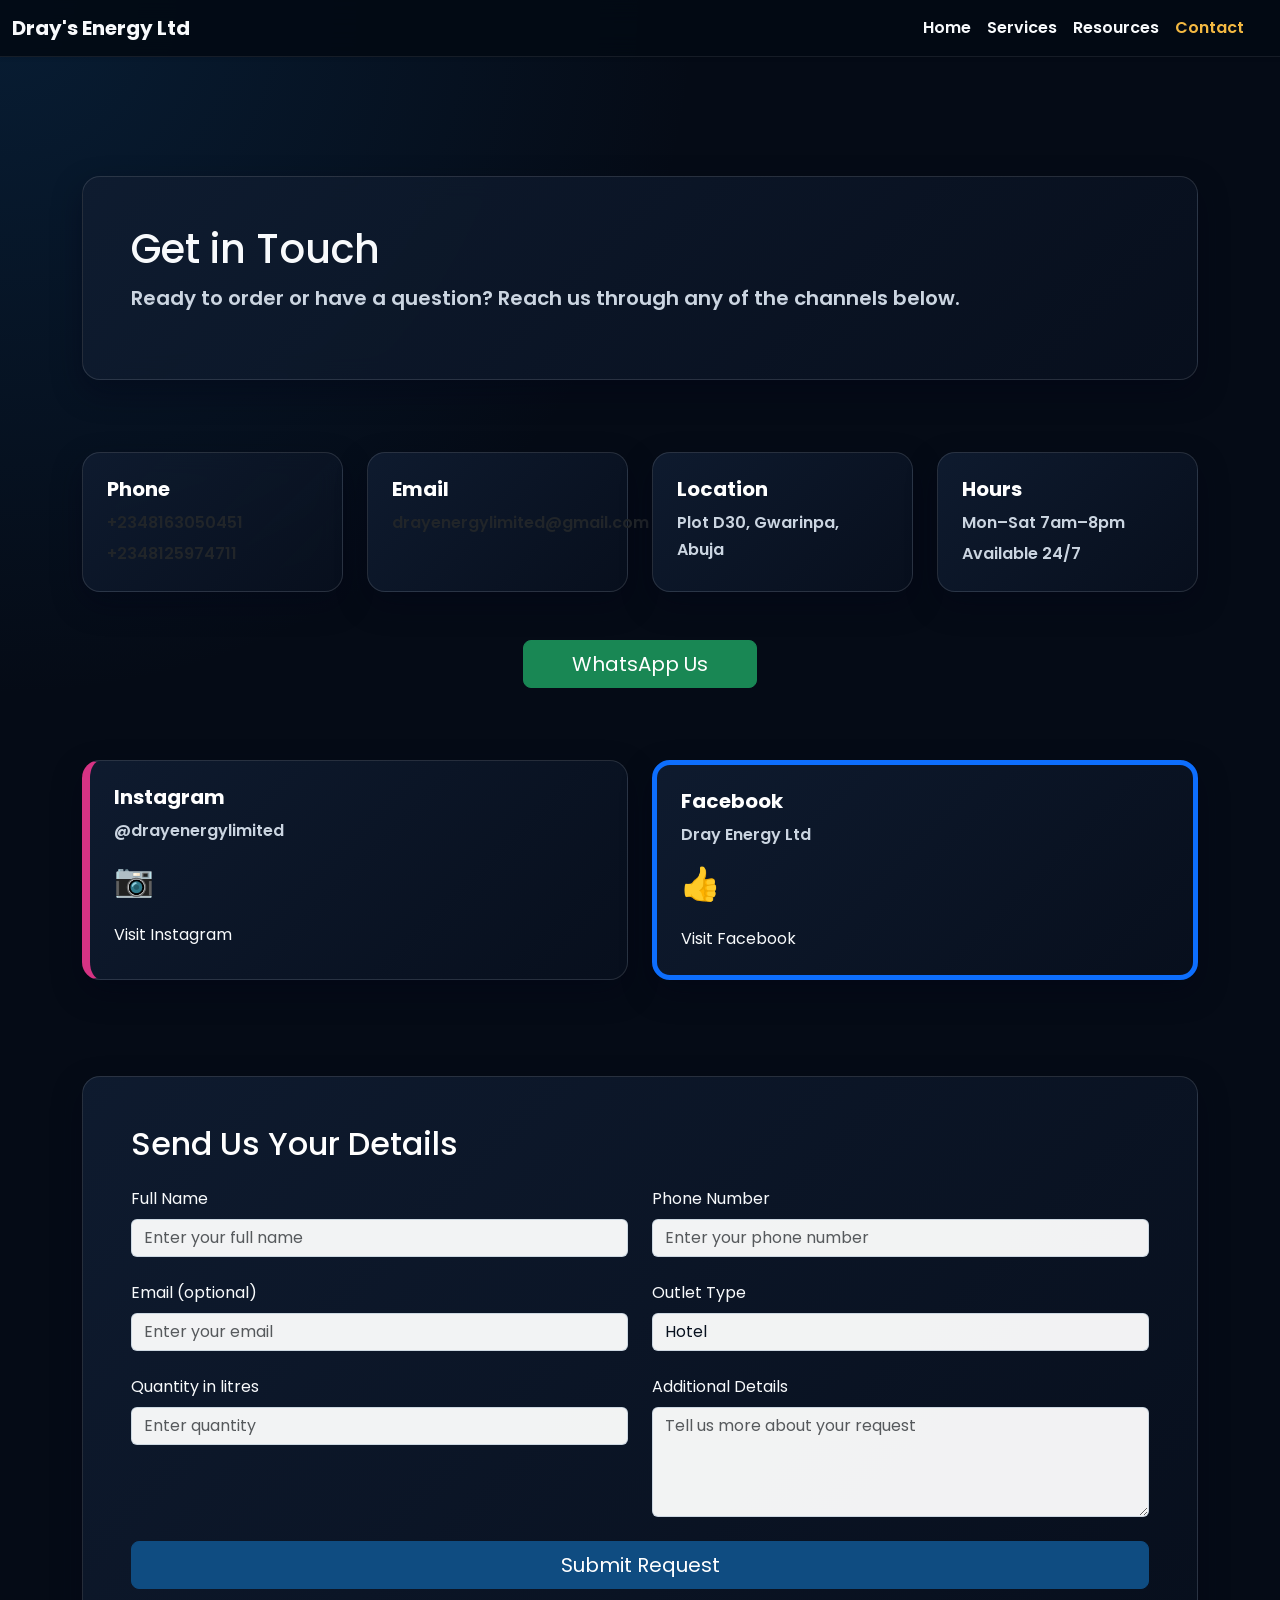
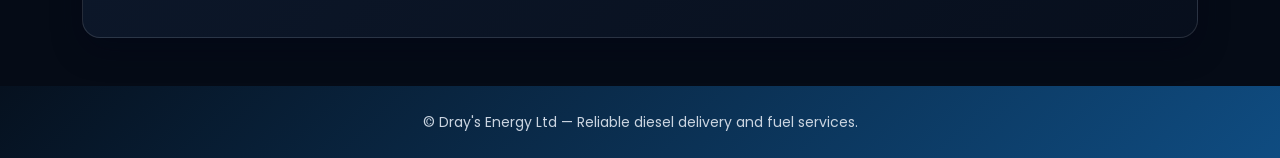
==== contact.html @ 883225b1 "Add files via upload" ====
<!doctype html>
<html lang="en">

<head>
  <meta charset="utf-8">
  <meta name="viewport" content="width=device-width, initial-scale=1">
  <meta name="description" content="D'Ray Energy Ltd supplies quality diesel to hotels, hospitals, factories, offices and residential estates across Abuja Nigeria. Affordable rates, fast delivery, 24/7 emergency response.">
  <meta name="keywords" content="diesel supply Abuja, fuel delivery Nigeria, bulk diesel Abuja, generator fuel Abuja, D'Ray Energy">
  <meta name="author" content="D'Ray Energy Ltd">
  <meta property="og:title" content="D'Ray Energy Ltd — Reliable Diesel Supply in Abuja">
  <meta property="og:description" content="Quality diesel delivered to your doorstep across Abuja. Hotels, hospitals, factories and estates served.">
  <meta property="og:image" content="IMAGES/dray-logo.png">
  <meta property="og:type" content="website">
  <link rel="canonical" href="https://yourusername.github.io/dray-energy">
  <title>Contact - Dray Energy Ltd</title>
  <!-- Bootstrap CSS -->
  <link href="https://cdn.jsdelivr.net/npm/bootstrap@5.3.8/dist/css/bootstrap.min.css" rel="stylesheet" crossorigin="anonymous">
  <!-- Google font and shared site stylesheet -->
  <link href="https://fonts.googleapis.com/css2?family=Poppins:wght@400;600;700&display=swap" rel="stylesheet">
  <link rel="stylesheet" href="styles.css">
</head>

<body>
  <nav class="navbar navbar-expand-lg navbar-light bg-white fixed-top shadow-sm">
    <div class="container-fluid">
      <a class="navbar-brand fw-bold" href="index.html">Dray's Energy Ltd</a>
      <button class="navbar-toggler" type="button" data-bs-toggle="offcanvas" data-bs-target="#offcanvasNavbar" aria-controls="offcanvasNavbar" aria-label="Toggle navigation">
        <span class="navbar-toggler-icon"></span>
      </button>

      <div class="offcanvas offcanvas-end" tabindex="-1" id="offcanvasNavbar" aria-labelledby="offcanvasNavbarLabel">
        <div class="offcanvas-header">
          <h5 class="offcanvas-title" id="offcanvasNavbarLabel">Menu</h5>
          <button type="button" class="btn-close" data-bs-dismiss="offcanvas" aria-label="Close"></button>
        </div>
        <div class="offcanvas-body d-flex flex-column justify-content-between">
          <ul class="navbar-nav justify-content-end flex-grow-1 pe-3">
            <li class="nav-item">
              <a class="nav-link" href="index.html">Home</a>
            </li>
            <li class="nav-item">
              <a class="nav-link" href="services.html">Services</a>
            </li>
            <li class="nav-item">
              <a class="nav-link" href="more.html">Resources</a>
            </li>
            <li class="nav-item">
              <a class="nav-link active" aria-current="page" href="contact.html">Contact</a>
            </li>
          </ul>
        </div>
      </div>
    </div>
  </nav>

  <main class="pt-5">
    <section class="container py-5">
      <div class="glass p-5">
        <h1>Get in Touch</h1>
        <p class="lead">Ready to order or have a question? Reach us through any of the channels below.</p>
      </div>
    </section>

    <section class="container py-4">
      <div class="row g-4">
        <div class="col-md-3">
          <div class="glass p-4 h-100">
            <h5>Phone</h5>
            <p class="mb-1"><a href="tel:+2348163050451" class="text-decoration-none text-dark" color="white">+2348163050451</a></p>
            <p class="mb-0"><a href="tel:+2348125974711" class="text-decoration-none text-dark">+2348125974711</a></p>
          </div>
        </div>
        <div class="col-md-3">
          <div class="glass p-4 h-100">
            <h5>Email</h5>
            <p class="mb-0"><a href="mailto:drayenergylimited@gmail.com" class="text-decoration-none text-dark">drayenergylimited@gmail.com</a></p>
          </div>
        </div>
        <div class="col-md-3">
          <div class="glass p-4 h-100">
            <h5>Location</h5>
            <p class="mb-0">Plot D30, Gwarinpa, Abuja</p>
          </div>
        </div>
        <div class="col-md-3">
          <div class="glass p-4 h-100">
            <h5>Hours</h5>
            <p class="mb-1">Mon–Sat 7am–8pm</p>
            <p class="mb-0">Available 24/7</p>
          </div>
        </div>
      </div>
    </section>

    <section class="container py-4 text-center">
      <a href="https://wa.me/2348163050451" class="btn btn-success btn-lg px-5">WhatsApp Us</a>
    </section>

    <section class="container py-5">
      <div class="row g-4">
        <div class="col-md-6">
          <div class="glass p-4 h-100" style="border-left: 0.5rem solid #d63384;">
            <h5>Instagram</h5>
            <p class="mb-2">@drayenergylimited</p>
            <p class="fs-2">📷</p>
            <a href="https://www.instagram.com/drayenergylimited?igsh=MTMyeDlqOXNjcGppNg==" class="stretched-link text-decoration-none">Visit Instagram</a>
          </div>
        </div>
        <div class="col-md-6">
          <div class="glass p-4 h-100 border-start border-5 border-primary">
            <h5>Facebook</h5>
            <p class="mb-2">Dray Energy Ltd</p>
            <p class="fs-2">👍</p>
            <a href="https://www.facebook.com/share/1CXXJcSccs/?mibextid=wwXIfr" class="stretched-link text-decoration-none">Visit Facebook</a>
          </div>
        </div>
      </div>
    </section>

    <section class="container py-5">
      <div class="glass p-5">
        <h2 class="mb-4">Send Us Your Details</h2>
        <form action="https://formspree.io/f/mwlkvvpy" method="POST">
          <div class="row g-4">
            <div class="col-md-6">
              <label class="form-label">Full Name</label>
              <input type="text" class="form-control" name="fullName" placeholder="Enter your full name">
            </div>
            <div class="col-md-6">
              <label class="form-label">Phone Number</label>
              <input type="tel" class="form-control" name="phone" placeholder="Enter your phone number">
            </div>
            <div class="col-md-6">
              <label class="form-label">Email (optional)</label>
              <input type="email" class="form-control" name="email" placeholder="Enter your email">
            </div>
            <div class="col-md-6">
              <label class="form-label">Outlet Type</label>
              <select class="form-select" name="outlet">
                <option>Hotel</option>
                <option>Hospital</option>
                <option>Factory</option>
                <option>Office</option>
                <option>Residential Estate</option>
                <option>Other</option>
              </select>
            </div>
            <div class="col-md-6">
              <label class="form-label">Quantity in litres</label>
              <input type="number" class="form-control" name="quantity" placeholder="Enter quantity">
            </div>
            <div class="col-md-6">
              <label class="form-label">Additional Details</label>
              <textarea class="form-control" rows="4" name="message" placeholder="Tell us more about your request"></textarea>
            </div>
          </div>
          <div class="mt-4">
            <button type="submit" class="btn btn-primary btn-lg w-100">Submit Request</button>
          </div>
        </form>
      </div>
    </section>
  </main>

  <footer class="py-4 bg-white">
    <div class="container text-center text-muted">
      <small>&copy; Dray's Energy Ltd — Reliable diesel delivery and fuel services.</small>
    </div>
  </footer>

  <script src="https://cdn.jsdelivr.net/npm/bootstrap@5.3.8/dist/js/bootstrap.bundle.min.js" crossorigin="anonymous"></script>
</body>

</html>
---- styles.css ----
﻿/* styles.css - custom styles for Dray Energy Ltd site */

@import url('https://fonts.googleapis.com/css2?family=Poppins:wght@400;600;700&display=swap');

:root {
  --primary: #0f4c81;
  --accent-gold: #f4b942;
  --accent-flame: #ff6b35;
  --bg-light: #050b16;
  --surface: rgba(8, 17, 30, 0.86);
  --surface-strong: rgba(12, 24, 43, 0.95);
  --text-dark: #f8fafc;
  --text-muted: #cbd5e1;
}

* {
  box-sizing: border-box;
}

html,
body {
  margin: 0;
  min-height: 100%;
}

body {
  font-family: 'Poppins', system-ui, -apple-system, 'Segoe UI', Roboto, 'Helvetica Neue', Arial, sans-serif;
  background: radial-gradient(circle at top left, rgba(15, 76, 129, 0.28), transparent 32%), var(--bg-light);
  color: var(--text-dark);
  padding-top: 80px;
}

body a {
  color: inherit;
}

.navbar {
  background: rgba(3, 10, 20, 0.92) !important;
  box-shadow: 0 12px 30px rgba(0, 0, 0, 0.28);
  backdrop-filter: blur(12px);
  border-bottom: 1px solid rgba(255, 255, 255, 0.08);
}

.navbar-brand,
.navbar-nav .nav-link {
  color: #f8fafc !important;
  font-weight: 600;
}

.navbar-nav .nav-link.active,
.navbar-nav .nav-link:hover {
  color: var(--accent-gold) !important;
}

.btn-quote {
  background-color: var(--accent-gold);
  border-color: var(--accent-gold);
  color: #06111f;
  font-weight: 700;
}

.btn-quote:hover,
.btn-quote:focus {
  background-color: #e0a727;
  border-color: #e0a727;
  color: #06111f;
  box-shadow: 0 0 24px rgba(244, 185, 66, 0.34);
  transform: translateY(-2px);
}

.btn-outline-light:hover,
.btn-outline-light:focus {
  background-color: rgba(255, 255, 255, 0.18);
  box-shadow: 0 0 18px rgba(255, 255, 255, 0.24);
  transform: translateY(-2px);
}

.btn-primary {
  background-color: var(--primary);
  border-color: var(--primary);
  color: #ffffff;
}

.btn-primary:hover,
.btn-primary:focus {
  background-color: #0c3d68;
  border-color: #0c3d68;
}

.btn-outline-primary {
  color: var(--primary);
  border-color: var(--primary);
}

.btn-outline-primary:hover,
.btn-outline-primary:focus {
  background-color: rgba(15, 76, 129, 0.18);
}

.btn-outline-light {
  color: #ffffff;
  border-color: #ffffff;
}

.btn-outline-light:hover,
.btn-outline-light:focus {
  background-color: rgba(255, 255, 255, 0.14);
  color: #ffffff;
}

.glass {
  background: linear-gradient(135deg, rgba(15, 28, 48, 0.95), rgba(8, 16, 30, 0.92));
  border-radius: 18px;
  box-shadow: 0 12px 30px rgba(2, 6, 23, 0.4);
  border: 1px solid rgba(255, 255, 255, 0.12);
  color: var(--text-dark);
  backdrop-filter: blur(12px);
  transition: transform 0.2s ease, box-shadow 0.2s ease, border-color 0.2s ease;
}

.glass:hover {
  transform: translateY(-3px);
  box-shadow: 0 16px 36px rgba(2, 6, 23, 0.5);
  border-color: rgba(244, 185, 66, 0.4);
}

.glass h5,
.glass h6,
.glass .display-6 {
  color: #ffffff;
  font-weight: 700;
}

.glass p {
  color: var(--text-muted);
  font-weight: 600;
  line-height: 1.7;
}

.hero {
  position: relative;
  min-height: calc(100vh - 80px);
  display: flex;
  align-items: center;
  background-image: url('IMAGES/diesel truck 2.jpeg');
  background-size: cover;
  background-position: center;
  background-repeat: no-repeat;
}

.hero-overlay {
  position: absolute;
  inset: 0;
  background: rgba(2, 6, 23, 0.72);
}

.hero .container {
  position: relative;
  z-index: 1;
  max-width: 720px;
}

.hero h1 {
  color: #ffffff;
  text-shadow: 0 10px 30px rgba(0, 0, 0, 0.55);
}

.hero .lead {
  color: rgba(248, 250, 252, 0.92);
  text-shadow: 0 4px 18px rgba(0, 0, 0, 0.28);
  font-weight: 600;
}

.hero .eyebrow {
  color: var(--accent-gold);
  letter-spacing: 0.22em;
  font-weight: 700;
}

h2,
h3,
h4,
h5,
h6 {
  color: #ffffff;
}

.stats-strip {
  background: linear-gradient(135deg, rgba(7, 16, 30, 0.95), rgba(11, 22, 39, 0.95));
  border-top: 1px solid rgba(255, 255, 255, 0.08);
  border-bottom: 1px solid rgba(255, 255, 255, 0.08);
}

.stat-value {
  font-size: 2rem;
  font-weight: 700;
  color: var(--accent-gold);
}

.stat-label {
  color: var(--text-muted);
  margin-top: 0.35rem;
  font-size: 0.95rem;
}

.form-control,
.form-select,
textarea.form-control {
  background: rgba(255, 255, 255, 0.95);
  border: 1px solid rgba(15, 76, 129, 0.16);
  color: #08111f;
}

.form-control:focus,
.form-select:focus,
textarea.form-control:focus {
  border-color: rgba(15, 76, 129, 0.9);
  box-shadow: 0 0 0 0.2rem rgba(15, 76, 129, 0.16);
}

.accordion-button:not(.collapsed) {
  background-color: var(--primary);
  color: #ffffff;
  border-color: var(--primary);
}

footer {
  background: linear-gradient(135deg, #06111f 0%, #0f4c81 100%);
  color: #ffffff;
}

footer a {
  color: var(--accent-gold);
}

.border-instagram {
  border-left: 4px solid var(--accent-flame) !important;
}

.border-facebook {
  border-left: 4px solid var(--primary) !important;
}

.text-muted {
  color: var(--text-muted) !important;
}

.service-pill {
  background: linear-gradient(135deg, rgba(15, 28, 48, 0.96), rgba(8, 16, 30, 0.95));
  color: #ffffff;
  font-weight: 700;
  border: 1px solid rgba(255, 255, 255, 0.14);
  box-shadow: 0 12px 24px rgba(4, 29, 51, 0.28);
  padding: 0.6rem 0.95rem;
  backdrop-filter: blur(10px);
}

.service-title {
  color: #ffffff;
  font-weight: 700;
}

.section-copy {
  color: var(--text-muted);
  font-weight: 600;
  line-height: 1.7;
}

@media (max-width: 767.98px) {
  .hero {
    min-height: calc(80vh - 80px);
  }

  .hero h1 {
    font-size: 2.5rem;
  }

  .navbar-nav {
    text-align: center;
  }
}

@media (max-width: 575.98px) {
  .hero {
    padding-top: 3rem;
    padding-bottom: 3rem;
  }
}
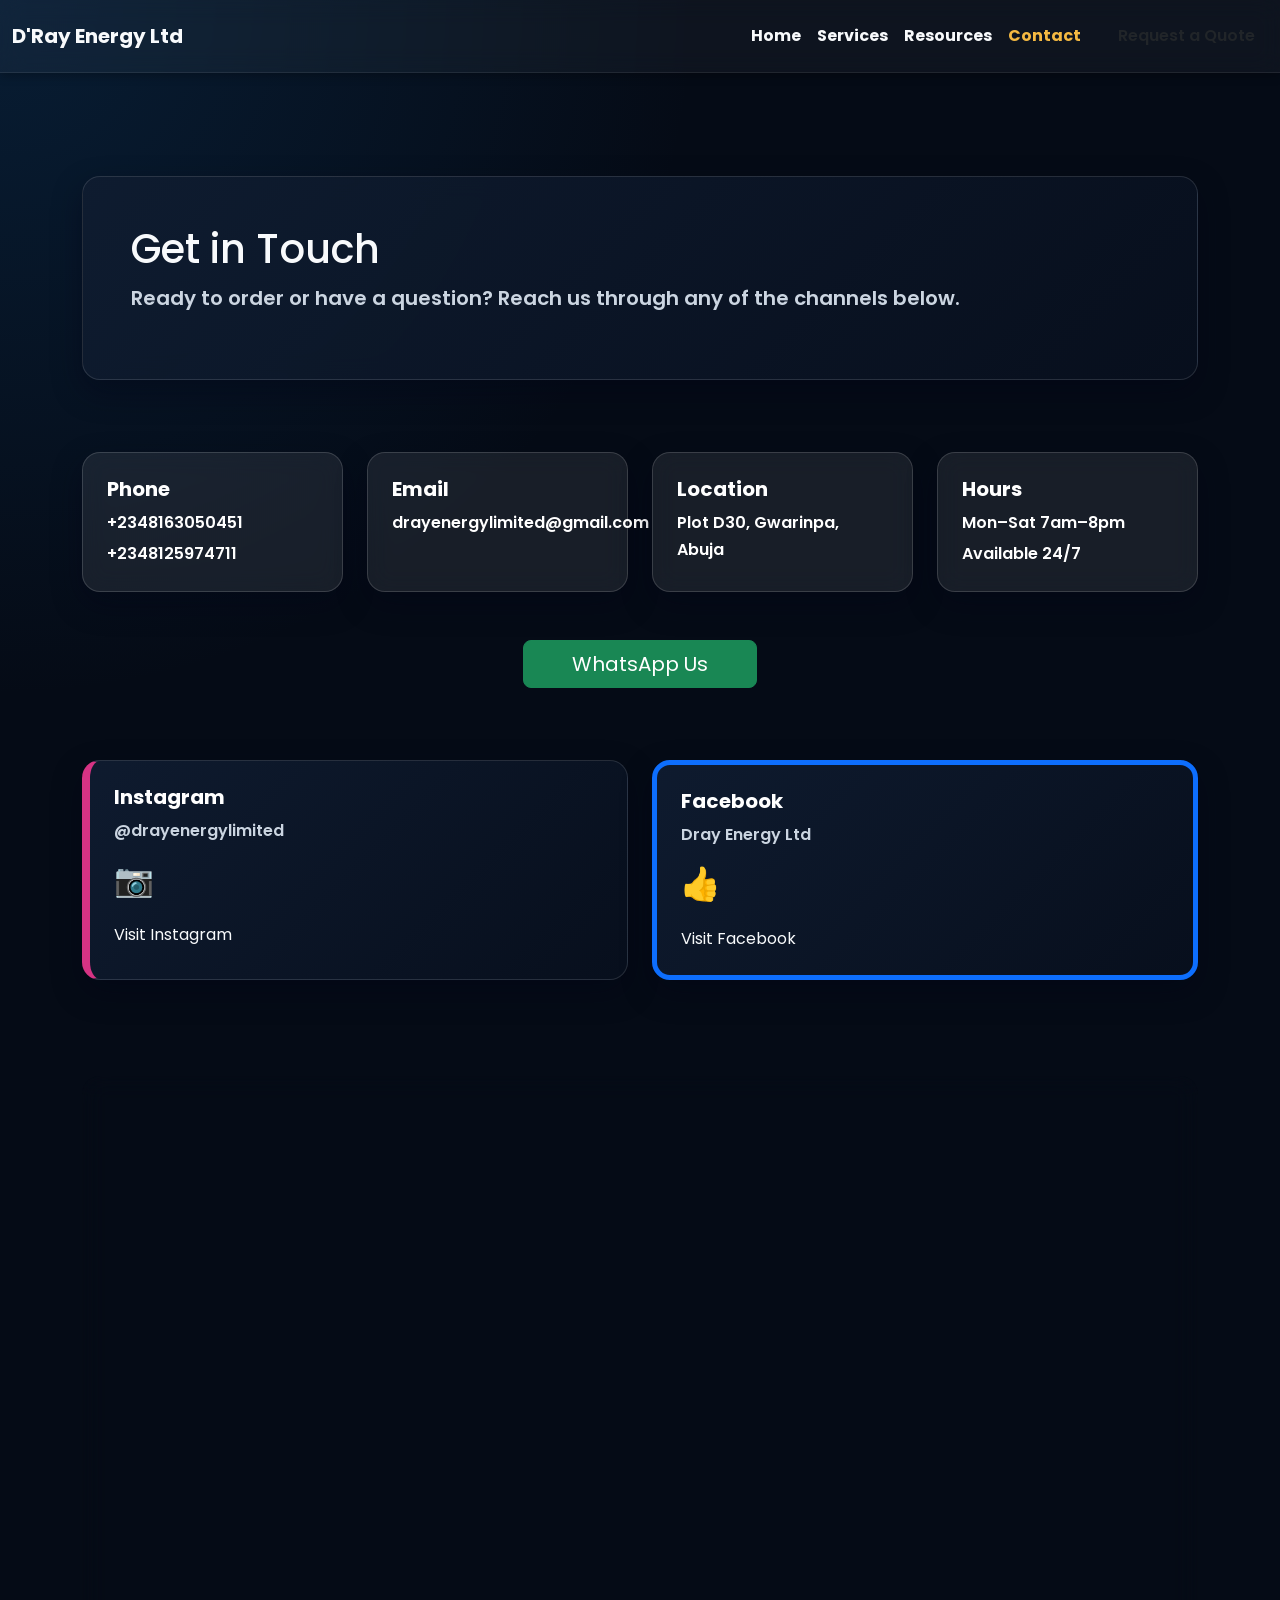
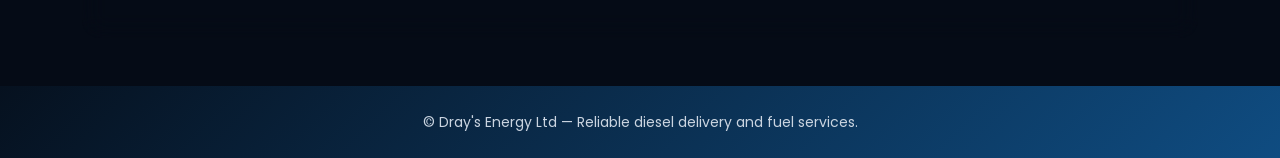
==== commit f5db06b5: "Add files via upload" ====
--- a/contact.html
+++ b/contact.html
@@ -21,34 +21,30 @@
 </head>
 
 <body>
-  <nav class="navbar navbar-expand-lg navbar-light bg-white fixed-top shadow-sm">
+  <nav class="navbar navbar-expand-lg navbar-dark fixed-top bg-dark-charcoal py-3">
     <div class="container-fluid">
-      <a class="navbar-brand fw-bold" href="index.html">Dray's Energy Ltd</a>
-      <button class="navbar-toggler" type="button" data-bs-toggle="offcanvas" data-bs-target="#offcanvasNavbar" aria-controls="offcanvasNavbar" aria-label="Toggle navigation">
+      <a class="navbar-brand fw-bold text-primary-blue" href="index.html">D'Ray Energy Ltd</a>
+      <button class="navbar-toggler" type="button" data-bs-toggle="collapse" data-bs-target="#navbarNav" aria-controls="navbarNav" aria-expanded="false" aria-label="Toggle navigation">
         <span class="navbar-toggler-icon"></span>
       </button>
-
-      <div class="offcanvas offcanvas-end" tabindex="-1" id="offcanvasNavbar" aria-labelledby="offcanvasNavbarLabel">
-        <div class="offcanvas-header">
-          <h5 class="offcanvas-title" id="offcanvasNavbarLabel">Menu</h5>
-          <button type="button" class="btn-close" data-bs-dismiss="offcanvas" aria-label="Close"></button>
-        </div>
-        <div class="offcanvas-body d-flex flex-column justify-content-between">
-          <ul class="navbar-nav justify-content-end flex-grow-1 pe-3">
-            <li class="nav-item">
-              <a class="nav-link" href="index.html">Home</a>
-            </li>
-            <li class="nav-item">
-              <a class="nav-link" href="services.html">Services</a>
-            </li>
-            <li class="nav-item">
-              <a class="nav-link" href="more.html">Resources</a>
-            </li>
-            <li class="nav-item">
-              <a class="nav-link active" aria-current="page" href="contact.html">Contact</a>
-            </li>
-          </ul>
-        </div>
+      <div class="collapse navbar-collapse" id="navbarNav">
+        <ul class="navbar-nav ms-auto align-items-lg-center">
+          <li class="nav-item">
+            <a class="nav-link text-white" href="index.html">Home</a>
+          </li>
+          <li class="nav-item">
+            <a class="nav-link text-white" href="services.html">Services</a>
+          </li>
+          <li class="nav-item">
+            <a class="nav-link text-white" href="resources.html">Resources</a>
+          </li>
+          <li class="nav-item">
+            <a class="nav-link active text-white" aria-current="page" href="contact.html">Contact</a>
+          </li>
+          <li class="nav-item ms-lg-3 mt-3 mt-lg-0">
+            <a class="btn btn-amber fw-semibold" href="contact.html">Request a Quote</a>
+          </li>
+        </ul>
       </div>
     </div>
   </nav>
@@ -64,26 +60,26 @@
     <section class="container py-4">
       <div class="row g-4">
         <div class="col-md-3">
-          <div class="glass p-4 h-100">
+          <div class="glass contact-info-card p-4 h-100">
             <h5>Phone</h5>
-            <p class="mb-1"><a href="tel:+2348163050451" class="text-decoration-none text-dark" color="white">+2348163050451</a></p>
-            <p class="mb-0"><a href="tel:+2348125974711" class="text-decoration-none text-dark">+2348125974711</a></p>
+            <p class="mb-1"><a href="tel:+2348163050451" class="text-decoration-none">+2348163050451</a></p>
+            <p class="mb-0"><a href="tel:+2348125974711" class="text-decoration-none">+2348125974711</a></p>
           </div>
         </div>
         <div class="col-md-3">
-          <div class="glass p-4 h-100">
+          <div class="glass contact-info-card p-4 h-100">
             <h5>Email</h5>
-            <p class="mb-0"><a href="mailto:drayenergylimited@gmail.com" class="text-decoration-none text-dark">drayenergylimited@gmail.com</a></p>
+            <p class="mb-0"><a href="mailto:drayenergylimited@gmail.com" class="text-decoration-none">drayenergylimited@gmail.com</a></p>
           </div>
         </div>
         <div class="col-md-3">
-          <div class="glass p-4 h-100">
+          <div class="glass contact-info-card p-4 h-100">
             <h5>Location</h5>
             <p class="mb-0">Plot D30, Gwarinpa, Abuja</p>
           </div>
         </div>
         <div class="col-md-3">
-          <div class="glass p-4 h-100">
+          <div class="glass contact-info-card p-4 h-100">
             <h5>Hours</h5>
             <p class="mb-1">Mon–Sat 7am–8pm</p>
             <p class="mb-0">Available 24/7</p>
--- a/styles.css
+++ b/styles.css
@@ -35,8 +35,12 @@
 }
 
 .navbar {
-  background: rgba(3, 10, 20, 0.92) !important;
-  box-shadow: 0 12px 30px rgba(0, 0, 0, 0.28);
+  position: fixed;
+  top: 0;
+  width: 100%;
+  z-index: 1050;
+  background-color: rgba(255,255,255,0.04) !important;
+  box-shadow: 0 2px 10px rgba(0,0,0,0.3);
   backdrop-filter: blur(12px);
   border-bottom: 1px solid rgba(255, 255, 255, 0.08);
 }
@@ -44,12 +48,25 @@
 .navbar-brand,
 .navbar-nav .nav-link {
   color: #f8fafc !important;
-  font-weight: 600;
+  font-weight: 700;
 }
 
 .navbar-nav .nav-link.active,
 .navbar-nav .nav-link:hover {
   color: var(--accent-gold) !important;
+}
+
+.navbar .offcanvas {
+  background-color: rgba(255,255,255,0.04) !important;
+  color: #ffffff;
+}
+
+.navbar .offcanvas-title {
+  color: #ffffff;
+}
+
+.navbar .offcanvas .btn-close {
+  filter: invert(1);
 }
 
 .btn-quote {
@@ -185,22 +202,59 @@
   color: #ffffff;
 }
 
-.stats-strip {
-  background: linear-gradient(135deg, rgba(7, 16, 30, 0.95), rgba(11, 22, 39, 0.95));
-  border-top: 1px solid rgba(255, 255, 255, 0.08);
-  border-bottom: 1px solid rgba(255, 255, 255, 0.08);
-}
-
-.stat-value {
-  font-size: 2rem;
-  font-weight: 700;
-  color: var(--accent-gold);
-}
-
-.stat-label {
-  color: var(--text-muted);
-  margin-top: 0.35rem;
-  font-size: 0.95rem;
+.trust-section {
+  background: rgba(255,255,255,0.04);
+  padding: 4rem 1rem;
+  border-top: 1px solid rgba(255,255,255,0.08);
+  border-bottom: 1px solid rgba(255,255,255,0.08);
+}
+
+.trust-heading {
+  color: #f5a623;
+  margin-bottom: 1.5rem;
+}
+
+.trust-list {
+  list-style: none;
+  margin: 0;
+  padding: 0;
+}
+
+.trust-list li {
+  color: #ffffff;
+  font-size: 1rem;
+  margin-bottom: 0.85rem;
+}
+
+.trust-check {
+  color: #f5a623;
+  font-weight: 700;
+  margin-right: 0.75rem;
+}
+
+.trust-stats {
+  display: grid;
+  grid-template-columns: repeat(3, 1fr);
+  gap: 1rem;
+}
+
+.trust-stat-box {
+  background: rgba(255,255,255,0.06);
+  border-radius: 12px;
+  padding: 1.5rem 1rem;
+  text-align: center;
+}
+
+.trust-stat-box strong {
+  color: #f5a623;
+  display: block;
+  font-size: 1.15rem;
+}
+
+.trust-stat-box span {
+  color: #ffffff;
+  display: block;
+  margin-top: 0.5rem;
 }
 
 .form-control,
@@ -266,6 +320,20 @@
   line-height: 1.7;
 }
 
+.contact-info-card {
+  background: rgba(255,255,255,0.08);
+  border: 1px solid rgba(255,255,255,0.15);
+}
+
+.contact-info-card p,
+.contact-info-card a {
+  color: #ffffff !important;
+}
+
+.contact-info-card a:hover {
+  text-decoration: underline !important;
+}
+
 @media (max-width: 767.98px) {
   .hero {
     min-height: calc(80vh - 80px);
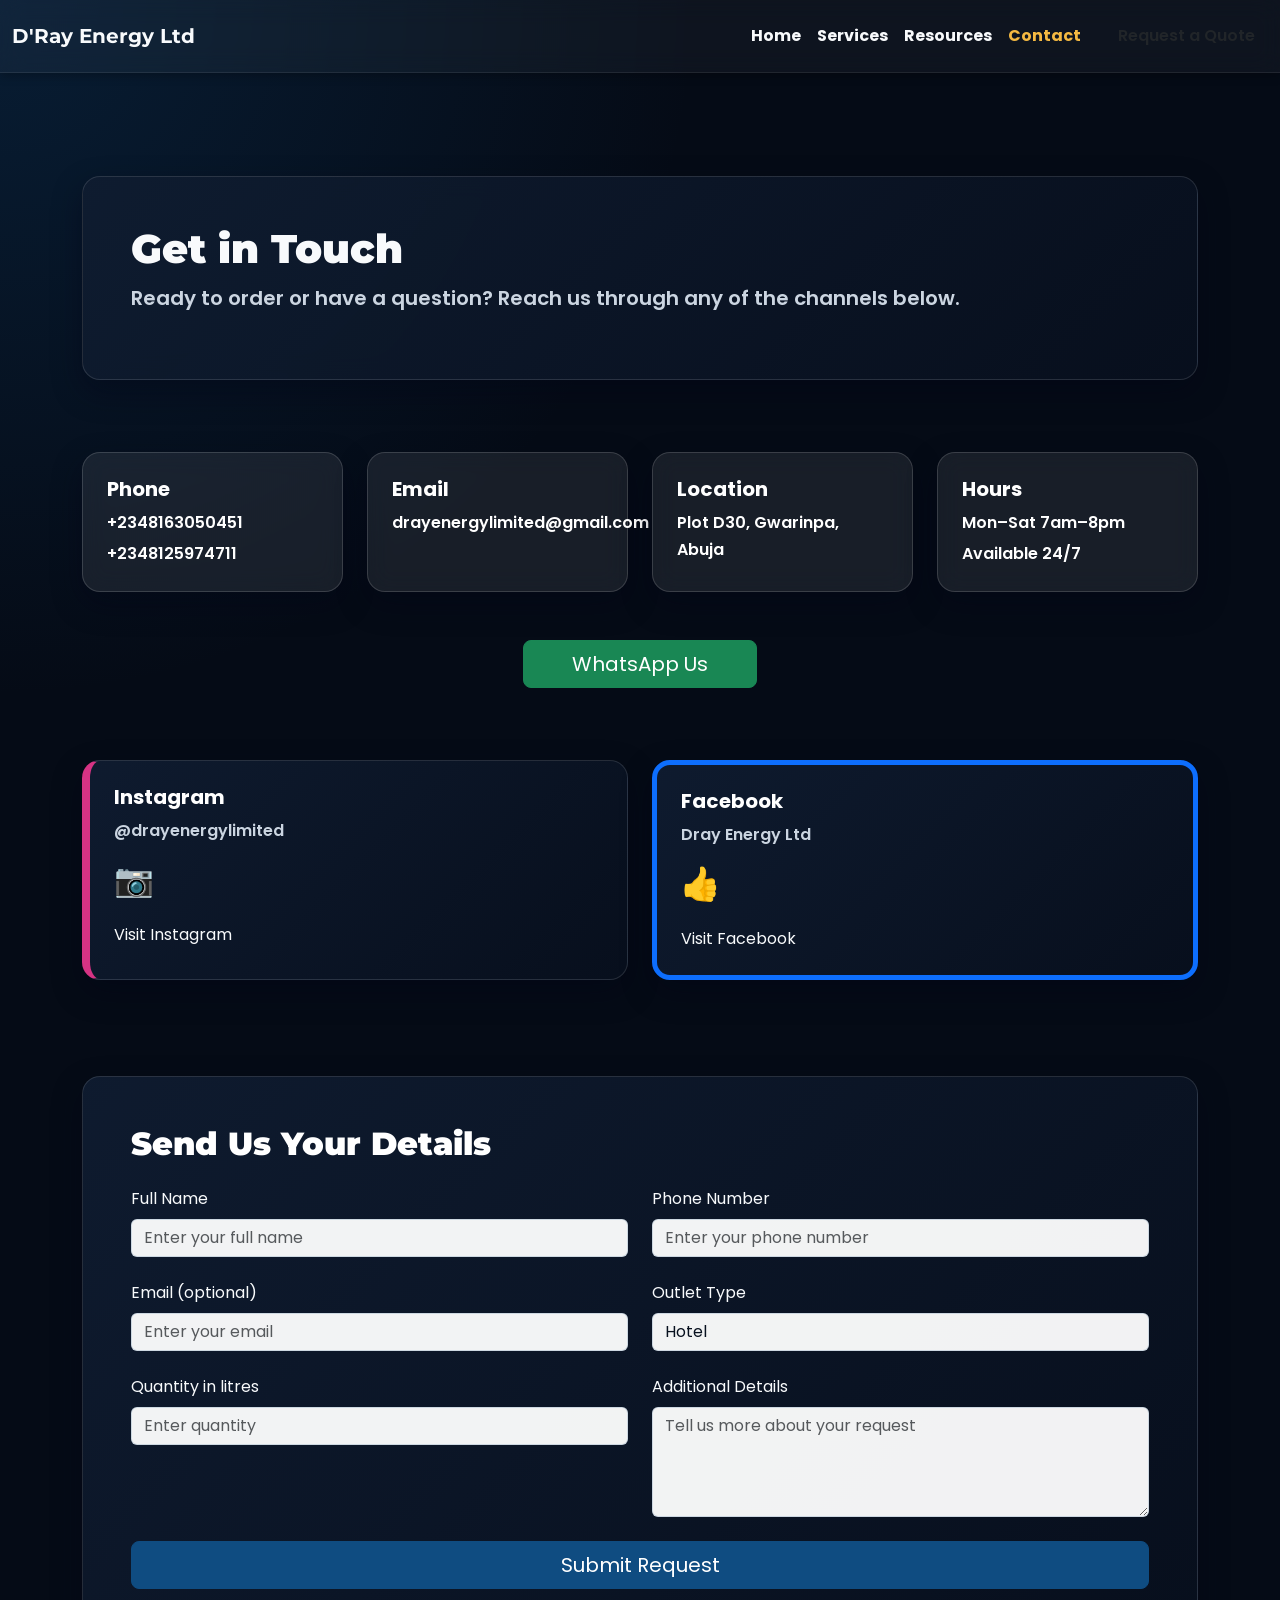
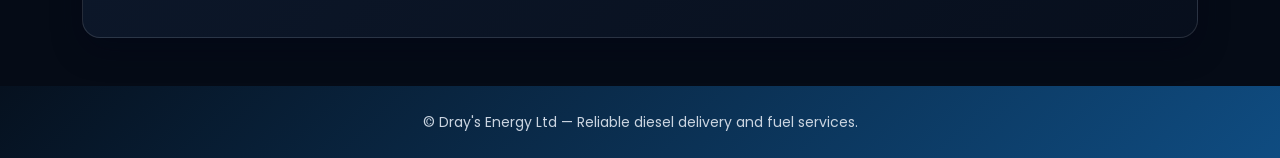
==== commit 3d1f8f98: "Add files via upload" ====
--- a/contact.html
+++ b/contact.html
@@ -16,7 +16,7 @@
   <!-- Bootstrap CSS -->
   <link href="https://cdn.jsdelivr.net/npm/bootstrap@5.3.8/dist/css/bootstrap.min.css" rel="stylesheet" crossorigin="anonymous">
   <!-- Google font and shared site stylesheet -->
-  <link href="https://fonts.googleapis.com/css2?family=Poppins:wght@400;600;700&display=swap" rel="stylesheet">
+  <link href="https://fonts.googleapis.com/css2?family=Montserrat:wght@400;600;700;900&family=Poppins:wght@400;600;700&display=swap" rel="stylesheet">
   <link rel="stylesheet" href="styles.css">
 </head>
 
@@ -116,7 +116,7 @@
     <section class="container py-5">
       <div class="glass p-5">
         <h2 class="mb-4">Send Us Your Details</h2>
-        <form action="https://formspree.io/f/mwlkvvpy" method="POST">
+        <form action="https://formspree.io/f/xqpklole" method="POST">
           <div class="row g-4">
             <div class="col-md-6">
               <label class="form-label">Full Name</label>
--- a/styles.css
+++ b/styles.css
@@ -1,6 +1,6 @@
 ﻿/* styles.css - custom styles for Dray Energy Ltd site */
 
-@import url('https://fonts.googleapis.com/css2?family=Poppins:wght@400;600;700&display=swap');
+@import url('https://fonts.googleapis.com/css2?family=Montserrat:wght@400;600;700;900&family=Poppins:wght@400;600;700&display=swap');
 
 :root {
   --primary: #0f4c81;
@@ -23,8 +23,13 @@
   min-height: 100%;
 }
 
+.navbar-brand, h1, h2, h3 {
+  font-family: 'Montserrat', sans-serif;
+  font-weight: 900;
+}
+
 body {
-  font-family: 'Poppins', system-ui, -apple-system, 'Segoe UI', Roboto, 'Helvetica Neue', Arial, sans-serif;
+  font-family: 'Poppins', sans-serif;
   background: radial-gradient(circle at top left, rgba(15, 76, 129, 0.28), transparent 32%), var(--bg-light);
   color: var(--text-dark);
   padding-top: 80px;
@@ -233,9 +238,42 @@
 }
 
 .trust-stats {
-  display: grid;
-  grid-template-columns: repeat(3, 1fr);
+  display: block;
+}
+
+.stats-scroll-container {
+  display: flex;
   gap: 1rem;
+  overflow-x: auto;
+  padding-bottom: 0.5rem;
+  scrollbar-width: none;
+  -ms-overflow-style: none;
+}
+
+.stats-scroll-container::-webkit-scrollbar {
+  display: none;
+}
+
+.stat-box {
+  min-width: 140px;
+  flex-shrink: 0;
+}
+
+@media (min-width: 768px) {
+  .trust-stats {
+    display: grid;
+    grid-template-columns: repeat(3, 1fr);
+    gap: 1rem;
+  }
+  
+  .stats-scroll-container {
+    display: contents;
+    overflow-x: visible;
+  }
+  
+  .stat-box {
+    min-width: auto;
+  }
 }
 
 .trust-stat-box {
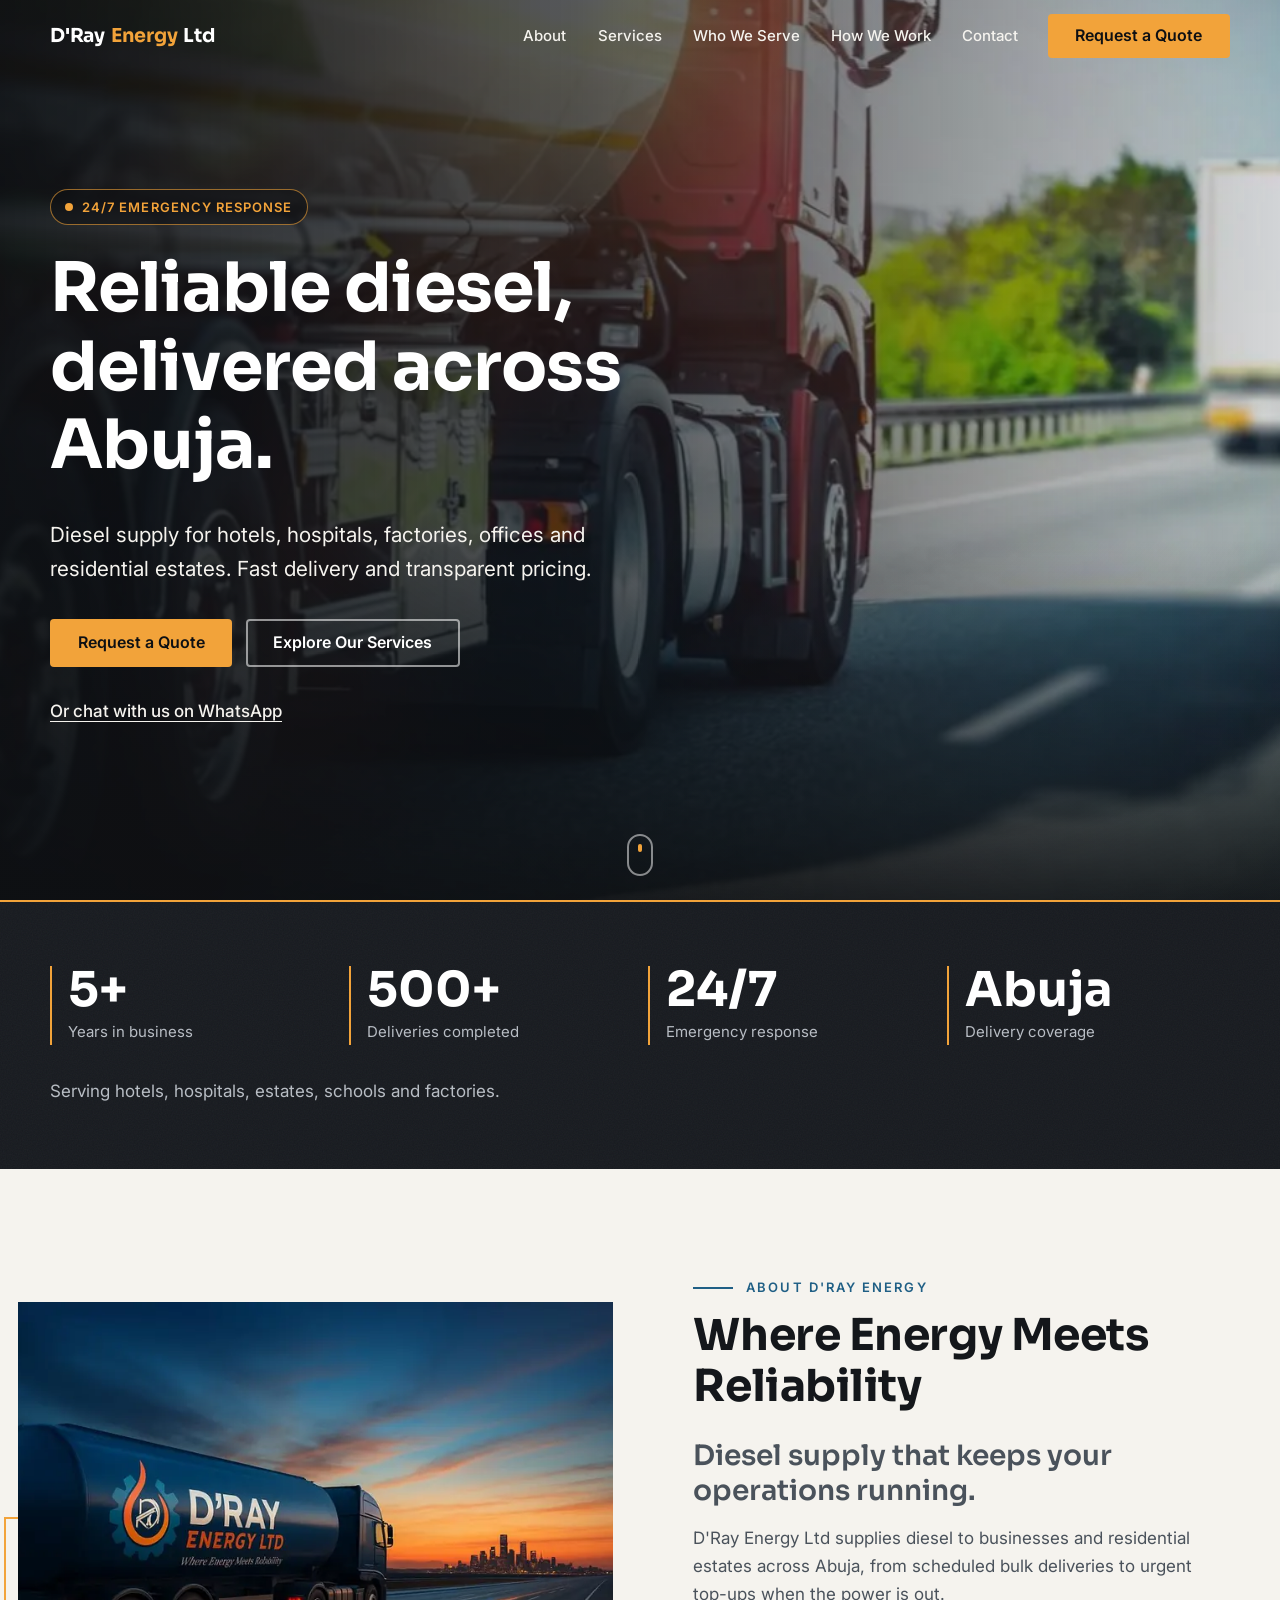
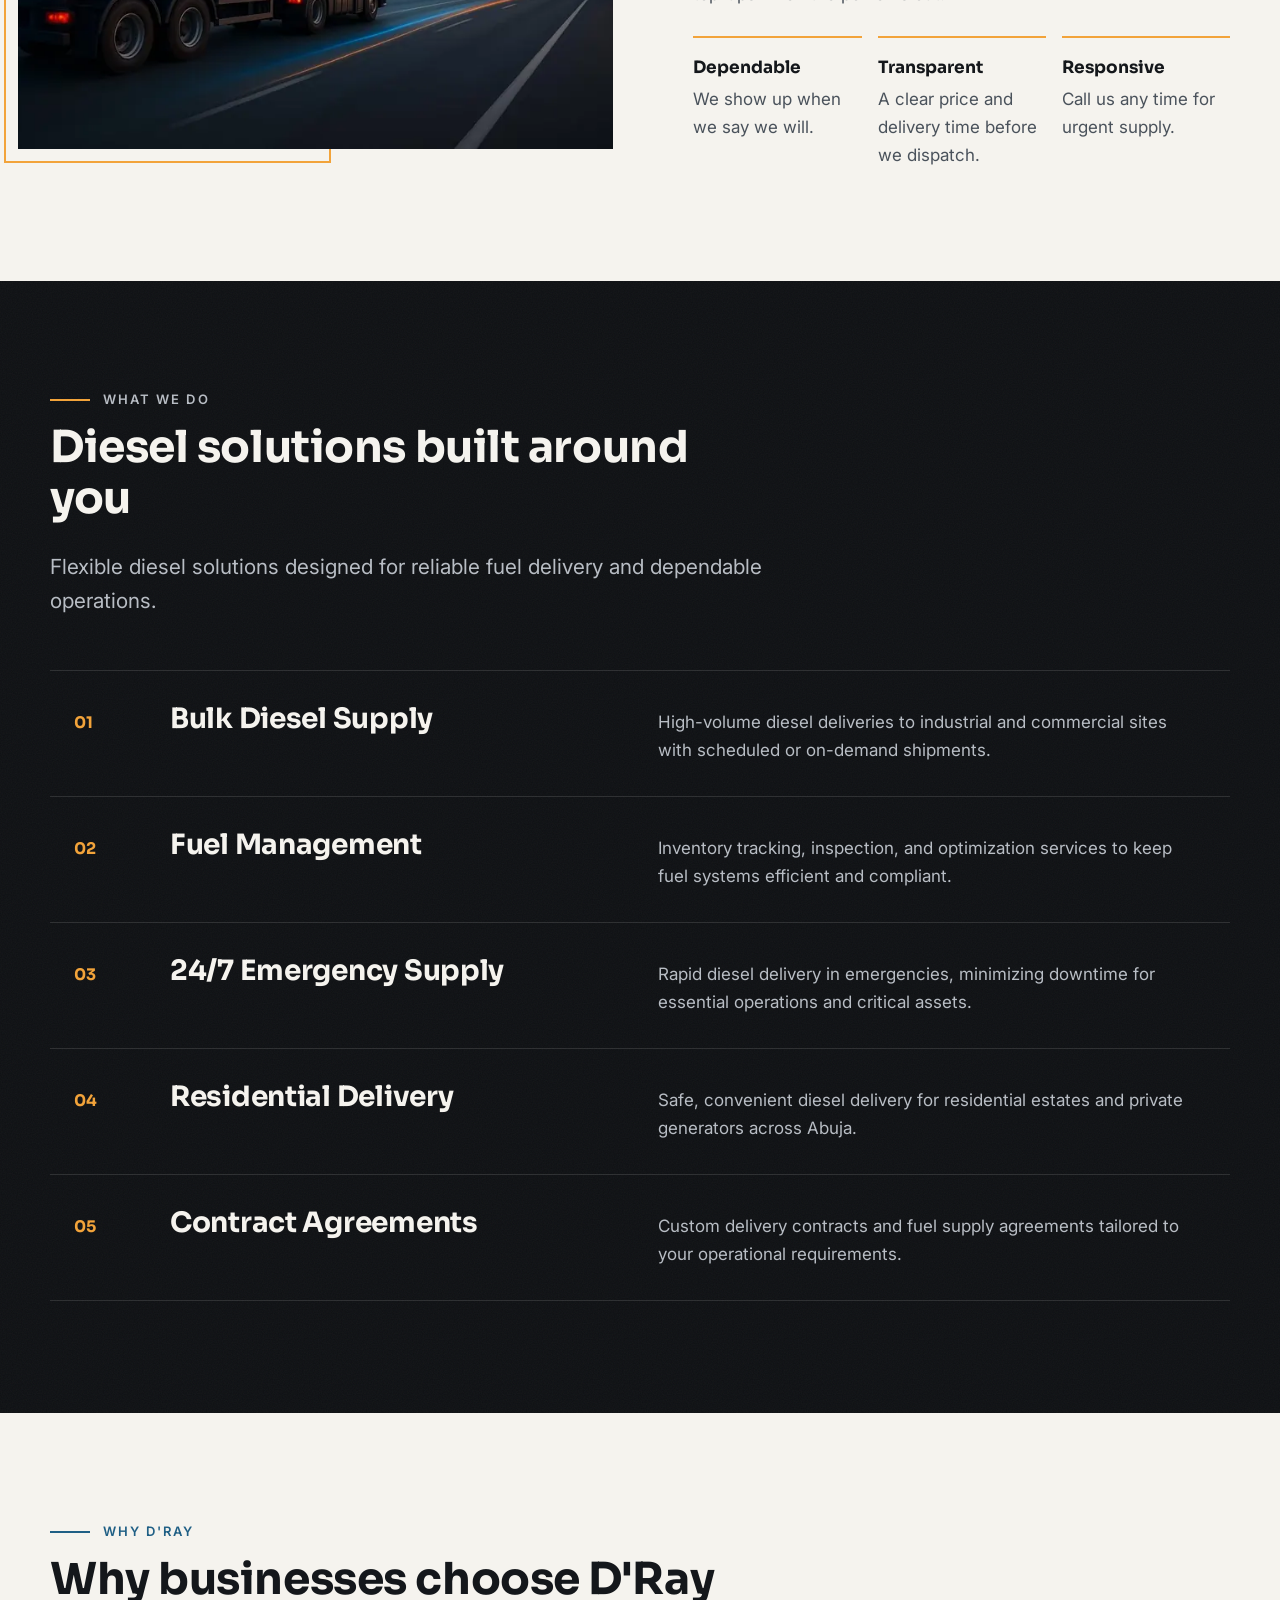
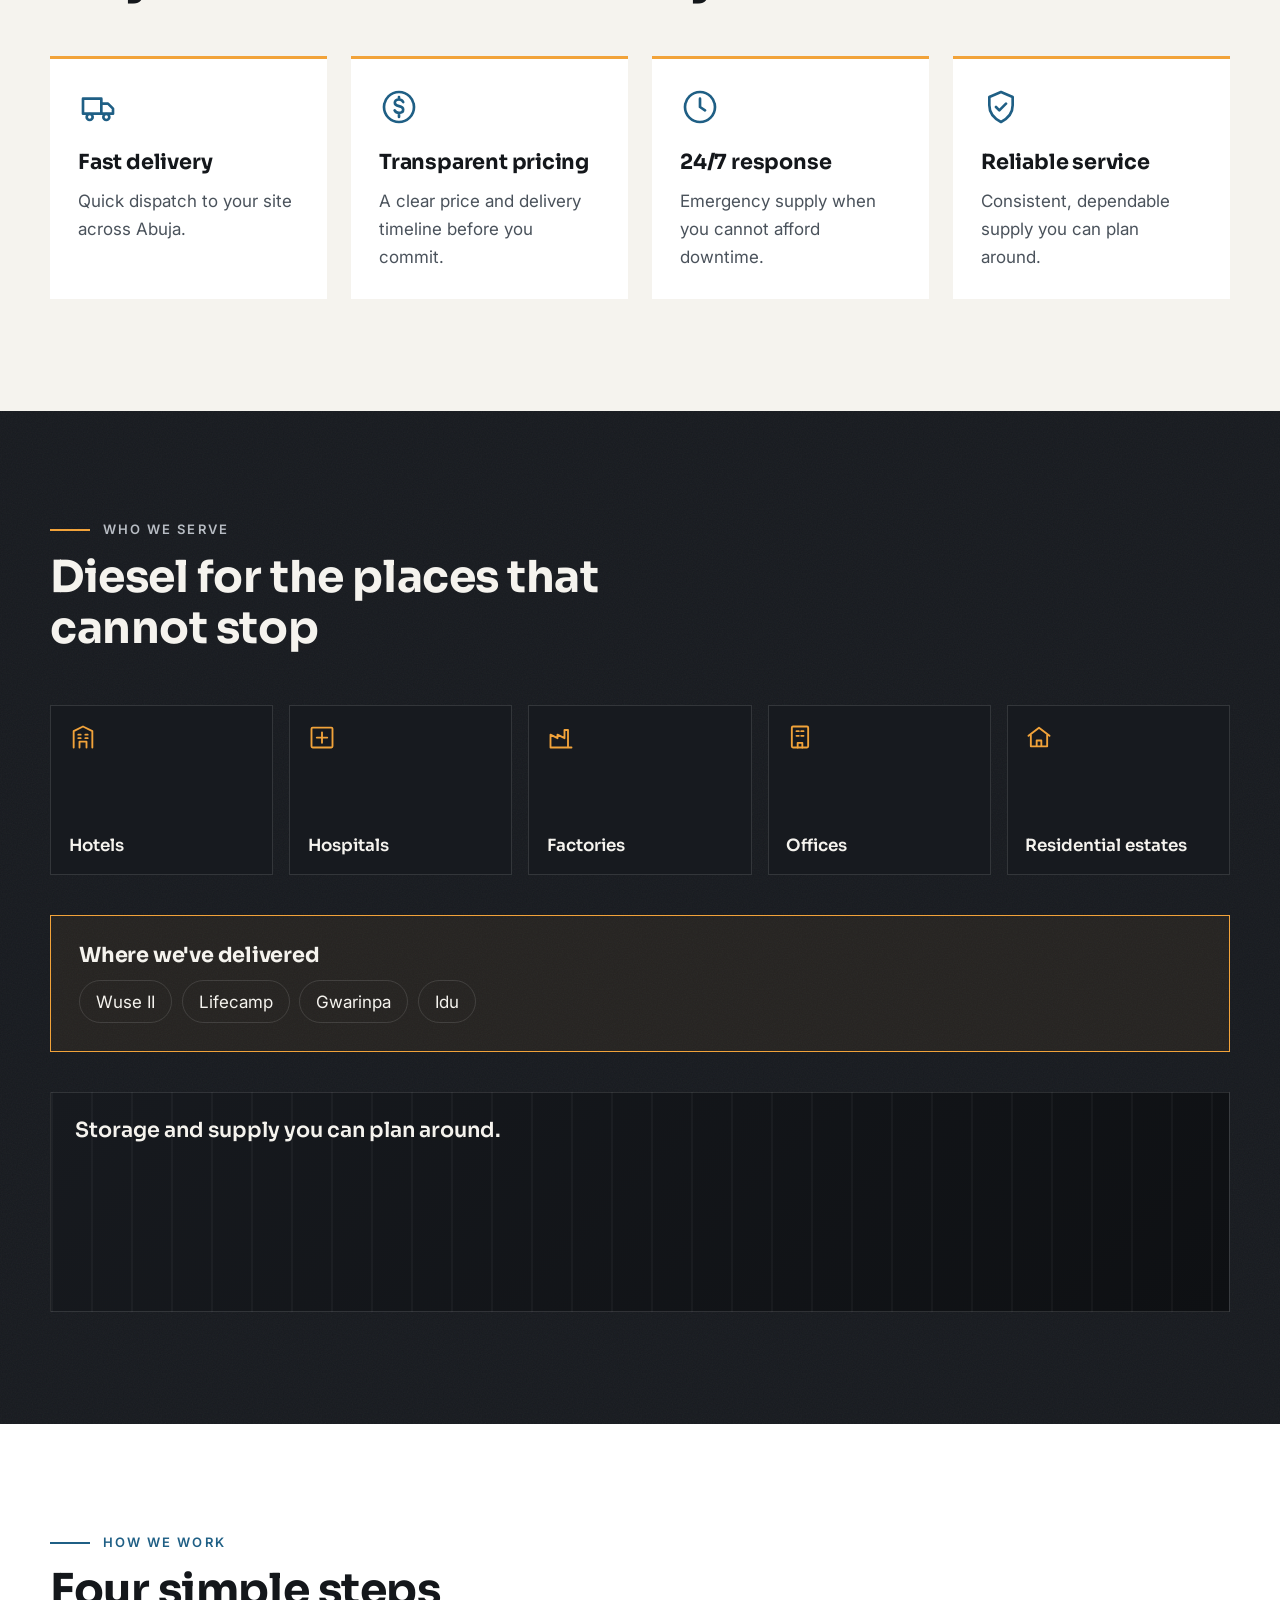
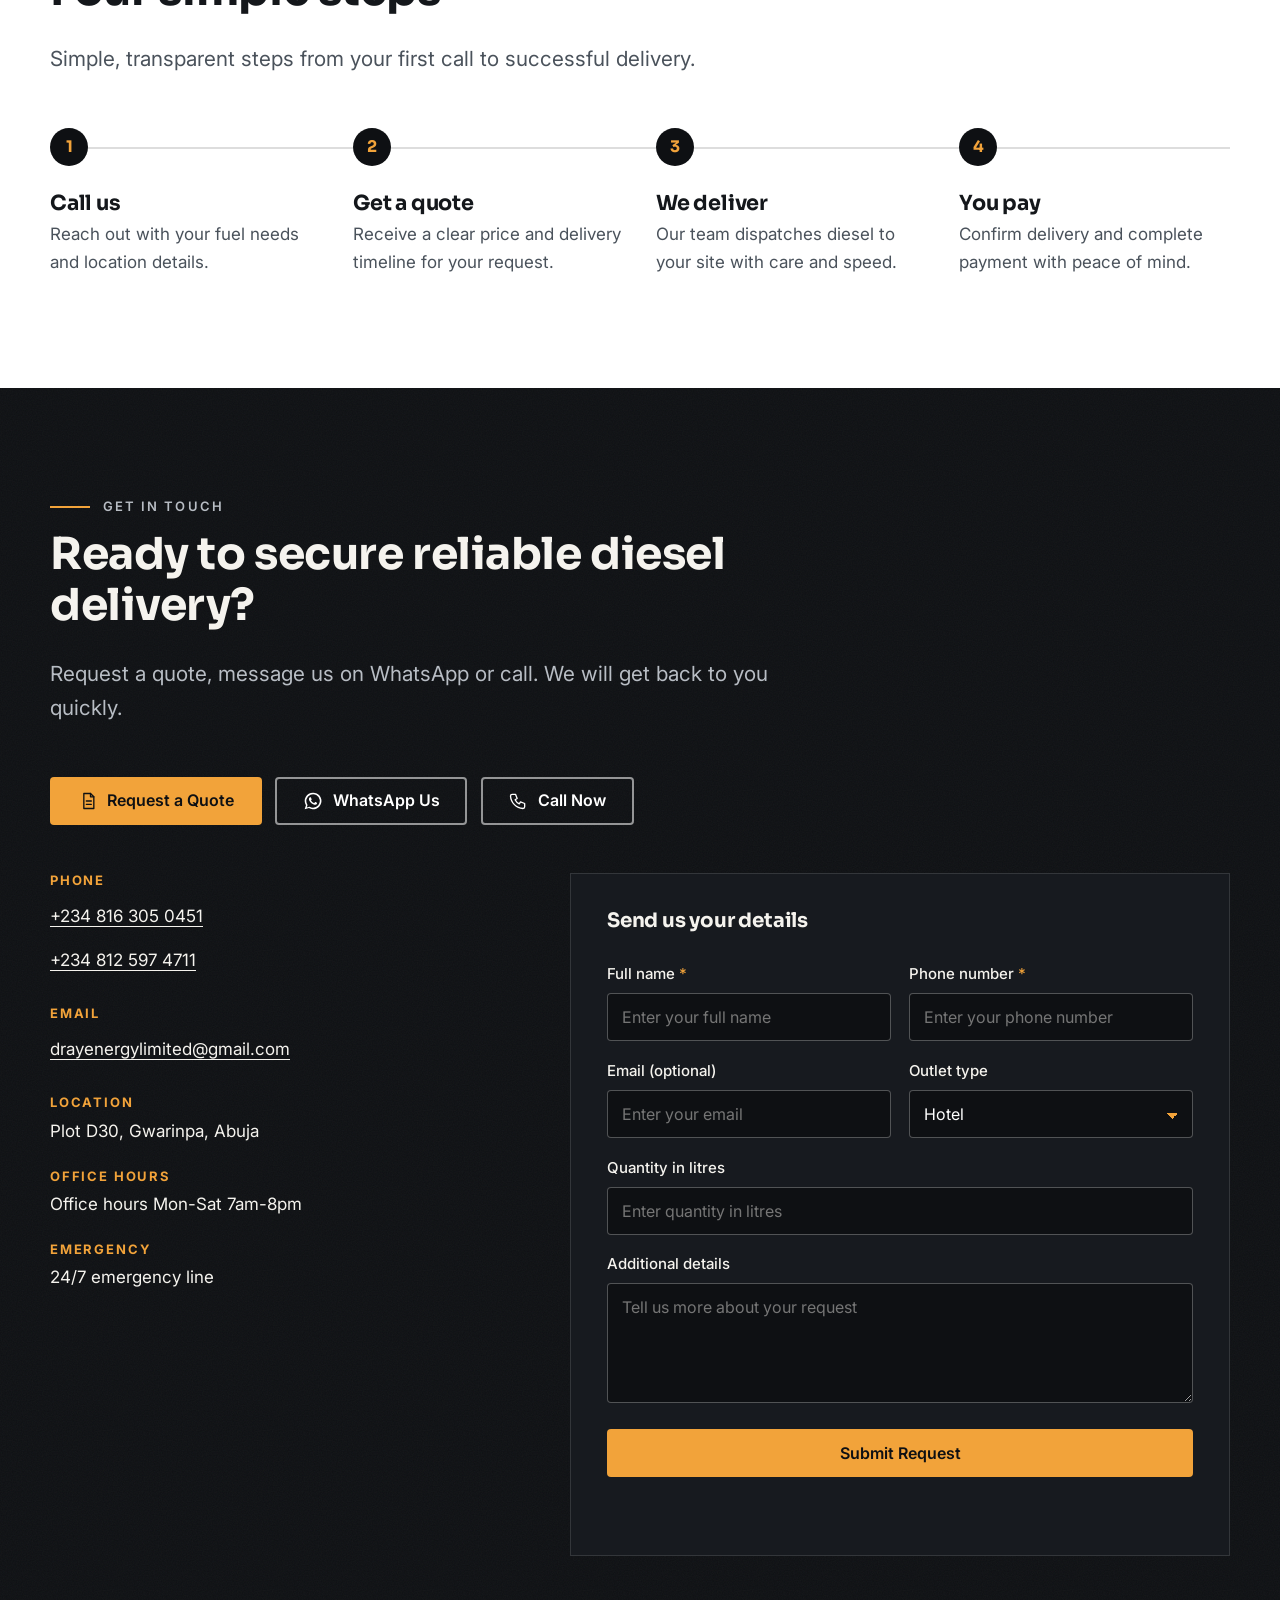
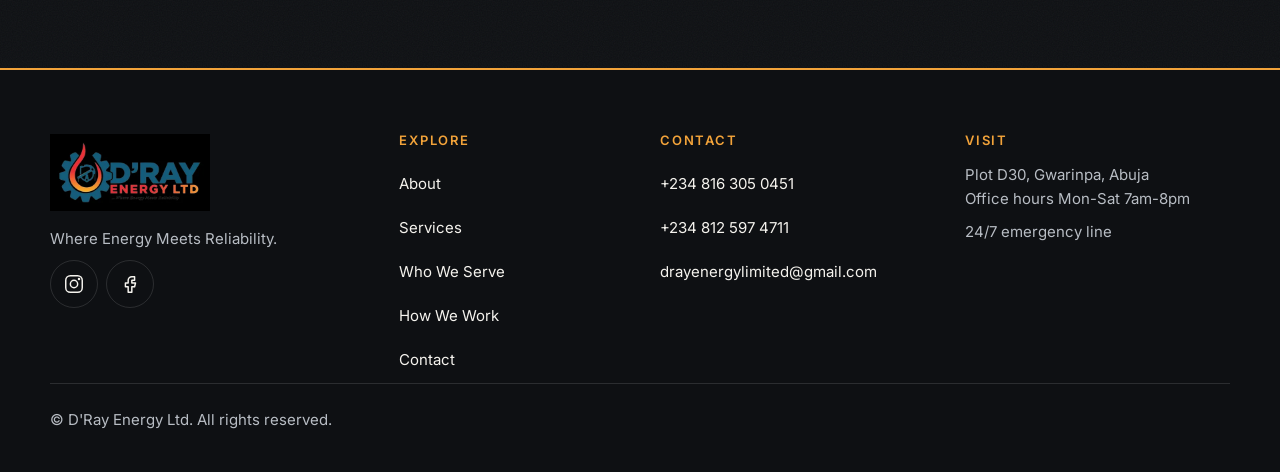
==== commit ce21ccc4: "refactor: replace old pages with redirect stubs, remove Bootstrap stylesheet" ====
--- a/contact.html
+++ b/contact.html
@@ -1,170 +1,15 @@
-<!doctype html>
-<html lang="en">
-
-<head>
-  <meta charset="utf-8">
-  <meta name="viewport" content="width=device-width, initial-scale=1">
-  <meta name="description" content="D'Ray Energy Ltd supplies quality diesel to hotels, hospitals, factories, offices and residential estates across Abuja Nigeria. Affordable rates, fast delivery, 24/7 emergency response.">
-  <meta name="keywords" content="diesel supply Abuja, fuel delivery Nigeria, bulk diesel Abuja, generator fuel Abuja, D'Ray Energy">
-  <meta name="author" content="D'Ray Energy Ltd">
-  <meta property="og:title" content="D'Ray Energy Ltd — Reliable Diesel Supply in Abuja">
-  <meta property="og:description" content="Quality diesel delivered to your doorstep across Abuja. Hotels, hospitals, factories and estates served.">
-  <meta property="og:image" content="IMAGES/dray-logo.png">
-  <meta property="og:type" content="website">
-  <link rel="canonical" href="https://yourusername.github.io/dray-energy">
-  <title>Contact - Dray Energy Ltd</title>
-  <!-- Bootstrap CSS -->
-  <link href="https://cdn.jsdelivr.net/npm/bootstrap@5.3.8/dist/css/bootstrap.min.css" rel="stylesheet" crossorigin="anonymous">
-  <!-- Google font and shared site stylesheet -->
-  <link href="https://fonts.googleapis.com/css2?family=Montserrat:wght@400;600;700;900&family=Poppins:wght@400;600;700&display=swap" rel="stylesheet">
-  <link rel="stylesheet" href="styles.css">
-</head>
-
-<body>
-  <nav class="navbar navbar-expand-lg navbar-dark fixed-top bg-dark-charcoal py-3">
-    <div class="container-fluid">
-      <a class="navbar-brand fw-bold text-primary-blue" href="index.html">D'Ray Energy Ltd</a>
-      <button class="navbar-toggler" type="button" data-bs-toggle="collapse" data-bs-target="#navbarNav" aria-controls="navbarNav" aria-expanded="false" aria-label="Toggle navigation">
-        <span class="navbar-toggler-icon"></span>
-      </button>
-      <div class="collapse navbar-collapse" id="navbarNav">
-        <ul class="navbar-nav ms-auto align-items-lg-center">
-          <li class="nav-item">
-            <a class="nav-link text-white" href="index.html">Home</a>
-          </li>
-          <li class="nav-item">
-            <a class="nav-link text-white" href="services.html">Services</a>
-          </li>
-          <li class="nav-item">
-            <a class="nav-link text-white" href="resources.html">Resources</a>
-          </li>
-          <li class="nav-item">
-            <a class="nav-link active text-white" aria-current="page" href="contact.html">Contact</a>
-          </li>
-          <li class="nav-item ms-lg-3 mt-3 mt-lg-0">
-            <a class="btn btn-amber fw-semibold" href="contact.html">Request a Quote</a>
-          </li>
-        </ul>
-      </div>
-    </div>
-  </nav>
-
-  <main class="pt-5">
-    <section class="container py-5">
-      <div class="glass p-5">
-        <h1>Get in Touch</h1>
-        <p class="lead">Ready to order or have a question? Reach us through any of the channels below.</p>
-      </div>
-    </section>
-
-    <section class="container py-4">
-      <div class="row g-4">
-        <div class="col-md-3">
-          <div class="glass contact-info-card p-4 h-100">
-            <h5>Phone</h5>
-            <p class="mb-1"><a href="tel:+2348163050451" class="text-decoration-none">+2348163050451</a></p>
-            <p class="mb-0"><a href="tel:+2348125974711" class="text-decoration-none">+2348125974711</a></p>
-          </div>
-        </div>
-        <div class="col-md-3">
-          <div class="glass contact-info-card p-4 h-100">
-            <h5>Email</h5>
-            <p class="mb-0"><a href="mailto:drayenergylimited@gmail.com" class="text-decoration-none">drayenergylimited@gmail.com</a></p>
-          </div>
-        </div>
-        <div class="col-md-3">
-          <div class="glass contact-info-card p-4 h-100">
-            <h5>Location</h5>
-            <p class="mb-0">Plot D30, Gwarinpa, Abuja</p>
-          </div>
-        </div>
-        <div class="col-md-3">
-          <div class="glass contact-info-card p-4 h-100">
-            <h5>Hours</h5>
-            <p class="mb-1">Mon–Sat 7am–8pm</p>
-            <p class="mb-0">Available 24/7</p>
-          </div>
-        </div>
-      </div>
-    </section>
-
-    <section class="container py-4 text-center">
-      <a href="https://wa.me/2348163050451" class="btn btn-success btn-lg px-5">WhatsApp Us</a>
-    </section>
-
-    <section class="container py-5">
-      <div class="row g-4">
-        <div class="col-md-6">
-          <div class="glass p-4 h-100" style="border-left: 0.5rem solid #d63384;">
-            <h5>Instagram</h5>
-            <p class="mb-2">@drayenergylimited</p>
-            <p class="fs-2">📷</p>
-            <a href="https://www.instagram.com/drayenergylimited?igsh=MTMyeDlqOXNjcGppNg==" class="stretched-link text-decoration-none">Visit Instagram</a>
-          </div>
-        </div>
-        <div class="col-md-6">
-          <div class="glass p-4 h-100 border-start border-5 border-primary">
-            <h5>Facebook</h5>
-            <p class="mb-2">Dray Energy Ltd</p>
-            <p class="fs-2">👍</p>
-            <a href="https://www.facebook.com/share/1CXXJcSccs/?mibextid=wwXIfr" class="stretched-link text-decoration-none">Visit Facebook</a>
-          </div>
-        </div>
-      </div>
-    </section>
-
-    <section class="container py-5">
-      <div class="glass p-5">
-        <h2 class="mb-4">Send Us Your Details</h2>
-        <form action="https://formspree.io/f/xqpklole" method="POST">
-          <div class="row g-4">
-            <div class="col-md-6">
-              <label class="form-label">Full Name</label>
-              <input type="text" class="form-control" name="fullName" placeholder="Enter your full name">
-            </div>
-            <div class="col-md-6">
-              <label class="form-label">Phone Number</label>
-              <input type="tel" class="form-control" name="phone" placeholder="Enter your phone number">
-            </div>
-            <div class="col-md-6">
-              <label class="form-label">Email (optional)</label>
-              <input type="email" class="form-control" name="email" placeholder="Enter your email">
-            </div>
-            <div class="col-md-6">
-              <label class="form-label">Outlet Type</label>
-              <select class="form-select" name="outlet">
-                <option>Hotel</option>
-                <option>Hospital</option>
-                <option>Factory</option>
-                <option>Office</option>
-                <option>Residential Estate</option>
-                <option>Other</option>
-              </select>
-            </div>
-            <div class="col-md-6">
-              <label class="form-label">Quantity in litres</label>
-              <input type="number" class="form-control" name="quantity" placeholder="Enter quantity">
-            </div>
-            <div class="col-md-6">
-              <label class="form-label">Additional Details</label>
-              <textarea class="form-control" rows="4" name="message" placeholder="Tell us more about your request"></textarea>
-            </div>
-          </div>
-          <div class="mt-4">
-            <button type="submit" class="btn btn-primary btn-lg w-100">Submit Request</button>
-          </div>
-        </form>
-      </div>
-    </section>
-  </main>
-
-  <footer class="py-4 bg-white">
-    <div class="container text-center text-muted">
-      <small>&copy; Dray's Energy Ltd — Reliable diesel delivery and fuel services.</small>
-    </div>
-  </footer>
-
-  <script src="https://cdn.jsdelivr.net/npm/bootstrap@5.3.8/dist/js/bootstrap.bundle.min.js" crossorigin="anonymous"></script>
-</body>
-
-</html>
+<!doctype html>
+<html lang="en">
+<head>
+<meta charset="utf-8">
+<meta name="viewport" content="width=device-width, initial-scale=1">
+<title>D'Ray Energy Ltd | Moved</title>
+<link rel="canonical" href="https://ikennaemejuru1-hash.github.io/dray-energy/">
+<meta http-equiv="refresh" content="0; url=index.html#contact">
+<script>location.replace("index.html#contact");</script>
+<style>body{margin:0;min-height:100vh;display:grid;place-items:center;background:#0E1013;color:#F5F3EE;font-family:system-ui,sans-serif;text-align:center;padding:1rem}a{color:#F2A33A}</style>
+</head>
+<body>
+<p>This page has moved. Go to <a href="index.html#contact">D'Ray Energy Ltd, Contact</a>.</p>
+</body>
+</html>
